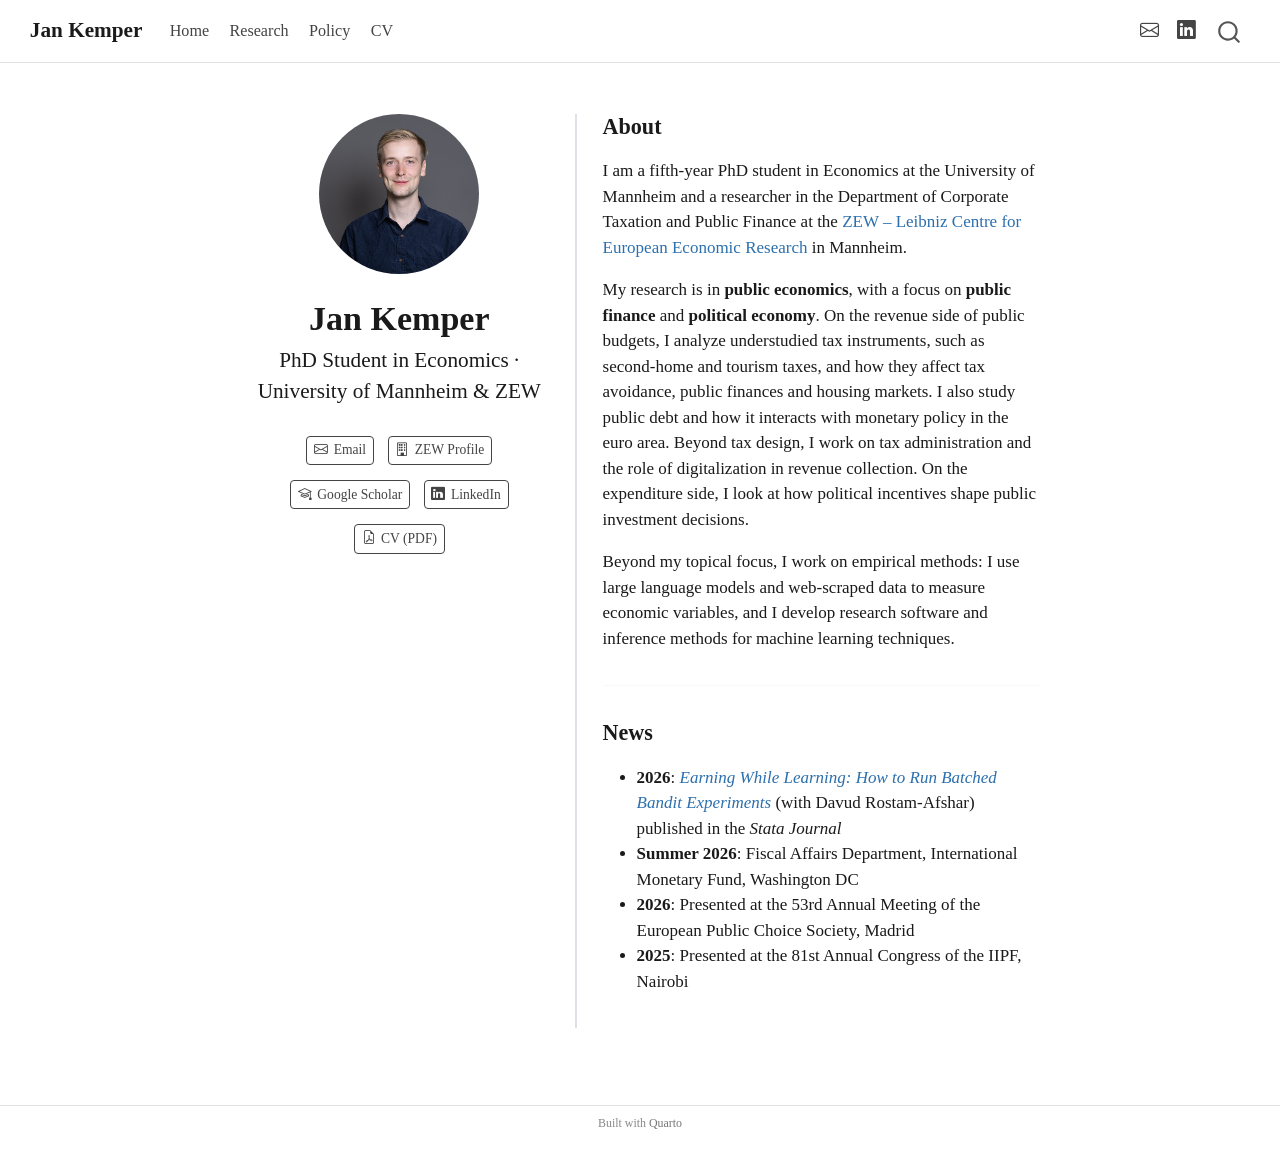
==== docs/index.html @ 7b536f88 "Add personal website Co-Authored-By: Claude Opus 5.5 <noreply@anthropic.com>" ====
<!DOCTYPE html>
<html xmlns="http://www.w3.org/1999/xhtml" lang="en" xml:lang="en"><head>

<meta charset="utf-8">
<meta name="generator" content="quarto-1.10.18">

<meta name="viewport" content="width=device-width, initial-scale=1.0, user-scalable=yes">


<title>Jan Kemper</title>
<style>
/* Default styles provided by pandoc.
** See https://pandoc.org/MANUAL.html#variables-for-html for config info.
*/
span.smallcaps{font-variant: small-caps;}
div.columns{display: flex; gap: 1.5em;}
div.column{flex: auto;}
@media screen {
div.columns{gap: min(4vw, 1.5em);}
div.column{overflow-x: auto;}
}
div.hanging-indent{margin-left: 1.5em; text-indent: -1.5em;}
ul.task-list{list-style: none;}
ul.task-list li input[type="checkbox"] {
  width: 0.8em;
  margin: 0 0.8em 0.2em -1em; /* quarto-specific, see https://github.com/quarto-dev/quarto-cli/issues/4556 */ 
  vertical-align: middle;
}
</style>


<script src="site_libs/quarto-nav/quarto-nav.js"></script>
<script src="site_libs/quarto-nav/headroom.min.js"></script>
<script src="site_libs/clipboard/clipboard.min.js"></script>
<script src="site_libs/quarto-search/autocomplete.umd.js"></script>
<script src="site_libs/quarto-search/fuse.min.js"></script>
<script src="site_libs/quarto-search/quarto-search.js"></script>
<meta name="quarto:offset" content="./">
<script src="site_libs/quarto-html/quarto.js" type="module"></script>
<script src="site_libs/quarto-html/tabsets/tabsets.js" type="module"></script>
<script src="site_libs/quarto-html/popper.min.js"></script>
<script src="site_libs/quarto-html/tippy.umd.min.js"></script>
<link href="site_libs/quarto-html/tippy.css" rel="stylesheet">
<link href="site_libs/quarto-html/quarto-syntax-highlighting-64a204ab8560d761af7679ceaba22944.css" rel="stylesheet" id="quarto-text-highlighting-styles">
<script src="site_libs/bootstrap/bootstrap.min.js"></script>
<link href="site_libs/bootstrap/bootstrap-icons.css" rel="stylesheet">
<link href="site_libs/bootstrap/bootstrap-172ba59bd5e0b52282274ba0c0cc16fc.min.css" rel="stylesheet" append-hash="true" id="quarto-bootstrap" data-mode="light">
<script id="quarto-search-options" type="application/json">{
  "location": "navbar",
  "copy-button": false,
  "collapse-after": 3,
  "panel-placement": "end",
  "type": "overlay",
  "limit": 50,
  "keyboard-shortcut": [
    "f",
    "/",
    "s"
  ],
  "show-item-context": false,
  "language": {
    "search-no-results-text": "No results",
    "search-matching-documents-text": "matching documents",
    "search-copy-link-title": "Copy link to search",
    "search-hide-matches-text": "Hide additional matches",
    "search-more-match-text": "more match in this document",
    "search-more-matches-text": "more matches in this document",
    "search-clear-button-title": "Clear",
    "search-text-placeholder": "",
    "search-detached-cancel-button-title": "Cancel",
    "search-submit-button-title": "Submit",
    "search-label": "Search"
  }
}</script>


<link rel="stylesheet" href="styles.css">
</head>

<body class="nav-fixed fullcontent quarto-light">

<div id="quarto-search-results"></div>
  <header id="quarto-header" class="headroom fixed-top">
    <nav class="navbar navbar-expand-lg " data-bs-theme="dark">
      <div class="navbar-container container-fluid">
      <div class="navbar-brand-container mx-auto">
    <a class="navbar-brand" href="./index.html">
    <span class="navbar-title">Jan Kemper</span>
    </a>
  </div>
            <div id="quarto-search" class="" title="Search"></div>
          <button class="navbar-toggler" type="button" data-bs-toggle="collapse" data-bs-target="#navbarCollapse" aria-controls="navbarCollapse" role="menu" aria-expanded="false" aria-label="Toggle navigation" onclick="if (window.quartoToggleHeadroom) { window.quartoToggleHeadroom(); }">
  <span class="navbar-toggler-icon"></span>
</button>
          <div class="collapse navbar-collapse" id="navbarCollapse">
            <ul class="navbar-nav navbar-nav-scroll me-auto">
  <li class="nav-item">
    <a class="nav-link active" href="./index.html" aria-current="page"> 
<span class="menu-text">Home</span></a>
  </li>  
  <li class="nav-item">
    <a class="nav-link" href="./publications.html"> 
<span class="menu-text">Research</span></a>
  </li>  
  <li class="nav-item">
    <a class="nav-link" href="./policy.html"> 
<span class="menu-text">Policy</span></a>
  </li>  
  <li class="nav-item">
    <a class="nav-link" href="./cv.html"> 
<span class="menu-text">CV</span></a>
  </li>  
</ul>
            <ul class="navbar-nav navbar-nav-scroll ms-auto">
  <li class="nav-item compact">
    <a class="nav-link" href="mailto:jkemper@uni-mannheim.de"> <i class="bi bi-envelope" role="img" aria-label="Email">
</i> 
<span class="menu-text"></span></a>
  </li>  
  <li class="nav-item compact">
    <a class="nav-link" href="https://www.linkedin.com/in/jan-kemper-0b89362aa"> <i class="bi bi-linkedin" role="img" aria-label="LinkedIn">
</i> 
<span class="menu-text"></span></a>
  </li>  
</ul>
          </div> <!-- /navcollapse -->
            <div class="quarto-navbar-tools">
</div>
      </div> <!-- /container-fluid -->
    </nav>
</header>
<!-- content -->
<div id="quarto-content" class="quarto-container page-columns page-rows-contents page-layout-article page-navbar">
<!-- sidebar -->
<!-- margin-sidebar -->
    
<!-- main -->
<div class="quarto-about-trestles">
  <div class="about-entity">
    <img src="assets/profile.jpg" class="about-image
  round " style="height: 160px; width: 160px;">
<header id="title-block-header" class="quarto-title-block default">
<div class="quarto-title">
<h1 class="title">Jan Kemper</h1>
<p class="subtitle lead">PhD Student in Economics · University of Mannheim &amp; ZEW</p>
</div>
<div class="quarto-title-meta">
  </div>
</header>
    <div class="about-links">
  <a href="mailto:jkemper@uni-mannheim.de" class="about-link" rel="" target="">
    <i class="bi bi-envelope"></i>
     <span class="about-link-text">Email</span>
  </a>
  <a href="https://www.zew.de/en/team/jkp" class="about-link" rel="" target="">
    <i class="bi bi-building"></i>
     <span class="about-link-text">ZEW Profile</span>
  </a>
  <a href="https://scholar.google.com/citations?user=DpCtKAIAAAAJ&amp;hl=en" class="about-link" rel="" target="">
    <i class="bi bi-mortarboard"></i>
     <span class="about-link-text">Google Scholar</span>
  </a>
  <a href="https://www.linkedin.com/in/jan-kemper-0b89362aa" class="about-link" rel="" target="">
    <i class="bi bi-linkedin"></i>
     <span class="about-link-text">LinkedIn</span>
  </a>
  <a href="/assets/cv.pdf" class="about-link" rel="" target="">
    <i class="bi bi-file-earmark-pdf"></i>
     <span class="about-link-text">CV (PDF)</span>
  </a>
</div>
  </div>
  <div class="about-contents"><main class="content" id="quarto-document-content">
<section id="about" class="level2">
<h2 data-anchor-id="about">About</h2>
<p>I am a fifth-year PhD student in Economics at the University of Mannheim and a researcher in the Department of Corporate Taxation and Public Finance at the <a href="https://www.zew.de/en">ZEW – Leibniz Centre for European Economic Research</a> in Mannheim.</p>
<p>My research is in <strong>public economics</strong>, with a focus on <strong>public finance</strong> and <strong>political economy</strong>. On the revenue side of public budgets, I analyze understudied tax instruments, such as second-home and tourism taxes, and how they affect tax avoidance, public finances and housing markets. I also study public debt and how it interacts with monetary policy in the euro area. Beyond tax design, I work on tax administration and the role of digitalization in revenue collection. On the expenditure side, I look at how political incentives shape public investment decisions.</p>
<p>Beyond my topical focus, I work on empirical methods: I use large language models and web-scraped data to measure economic variables, and I develop research software and inference methods for machine learning techniques.</p>
<hr>
</section>
<section id="news" class="level2">
<h2 data-anchor-id="news">News</h2>
<ul>
<li><strong>2026</strong>: <a href="https://journals.sagepub.com/doi/10.1177/1536867X261477558"><em>Earning While Learning: How to Run Batched Bandit Experiments</em></a> (with Davud Rostam-Afshar) published in the <em>Stata Journal</em></li>
<li><strong>Summer 2026</strong>: Fiscal Affairs Department, International Monetary Fund, Washington DC</li>
<li><strong>2026</strong>: Presented at the 53rd Annual Meeting of the European Public Choice Society, Madrid</li>
<li><strong>2025</strong>: Presented at the 81st Annual Congress of the IIPF, Nairobi</li>
</ul>


</section>
</main></div>
</div>
 <!-- /main -->
<script id="quarto-html-after-body" type="application/javascript">
  window.document.addEventListener("DOMContentLoaded", function (event) {
    const isCodeAnnotation = (el) => {
      for (const clz of el.classList) {
        if (clz.startsWith('code-annotation-')) {                     
          return true;
        }
      }
      return false;
    }
    const onCopySuccess = function(e) {
      // button target
      const button = e.trigger;
      // don't keep focus
      button.blur();
      // flash "checked"
      button.classList.add('code-copy-button-checked');
      var currentTitle = button.getAttribute("title");
      button.setAttribute("title", "Copied!");
      let tooltip;
      if (window.bootstrap) {
        button.setAttribute("data-bs-toggle", "tooltip");
        button.setAttribute("data-bs-placement", "left");
        button.setAttribute("data-bs-title", "Copied!");
        tooltip = new bootstrap.Tooltip(button, 
          { trigger: "manual", 
            customClass: "code-copy-button-tooltip",
            offset: [0, -8]});
        tooltip.show();    
      }
      setTimeout(function() {
        if (tooltip) {
          tooltip.hide();
          button.removeAttribute("data-bs-title");
          button.removeAttribute("data-bs-toggle");
          button.removeAttribute("data-bs-placement");
        }
        button.setAttribute("title", currentTitle);
        button.classList.remove('code-copy-button-checked');
      }, 1000);
      // clear code selection
      e.clearSelection();
    }
    const getTextToCopy = function(trigger) {
      const outerScaffold = trigger.parentElement.cloneNode(true);
      const codeEl = outerScaffold.querySelector('code');
      for (const childEl of codeEl.children) {
        if (isCodeAnnotation(childEl)) {
          childEl.remove();
        }
      }
      return codeEl.innerText;
    }
    const clipboard = new window.ClipboardJS('.code-copy-button:not([data-in-quarto-modal])', {
      text: getTextToCopy
    });
    clipboard.on('success', onCopySuccess);
    if (window.document.getElementById('quarto-embedded-source-code-modal')) {
      const clipboardModal = new window.ClipboardJS('.code-copy-button[data-in-quarto-modal]', {
        text: getTextToCopy,
        container: window.document.getElementById('quarto-embedded-source-code-modal')
      });
      clipboardModal.on('success', onCopySuccess);
    }
      var localhostRegex = new RegExp(/^(?:http|https):\/\/localhost\:?[0-9]*\//);
      var mailtoRegex = new RegExp(/^mailto:/);
        var filterRegex = new RegExp("https:\/\/kemper-jan\.github\.io");
      var isInternal = (href) => {
          return filterRegex.test(href) || localhostRegex.test(href) || mailtoRegex.test(href);
      }
      // Inspect non-navigation links and adorn them if external
     var links = window.document.querySelectorAll('a[href]:not(.nav-link):not(.navbar-brand):not(.toc-action):not(.sidebar-link):not(.sidebar-item-toggle):not(.pagination-link):not(.no-external):not([aria-hidden]):not(.dropdown-item):not(.quarto-navigation-tool):not(.about-link)');
      for (var i=0; i<links.length; i++) {
        const link = links[i];
        if (!isInternal(link.href)) {
          // undo the damage that might have been done by quarto-nav.js in the case of
          // links that we want to consider external
          if (link.dataset.originalHref !== undefined) {
            link.href = link.dataset.originalHref;
          }
            // target, if specified
            link.setAttribute("target", "_blank");
            if (link.getAttribute("rel") === null) {
              link.setAttribute("rel", "noopener");
            }
        }
      }
    function tippyHover(el, contentFn, onTriggerFn, onUntriggerFn) {
      const config = {
        allowHTML: true,
        maxWidth: 500,
        delay: 100,
        arrow: false,
        appendTo: function(el) {
            return el.parentElement;
        },
        interactive: true,
        interactiveBorder: 10,
        theme: 'quarto',
        placement: 'bottom-start',
      };
      if (contentFn) {
        config.content = contentFn;
      }
      if (onTriggerFn) {
        config.onTrigger = onTriggerFn;
      }
      if (onUntriggerFn) {
        config.onUntrigger = onUntriggerFn;
      }
      window.tippy(el, config); 
    }
    const noterefs = window.document.querySelectorAll('a[role="doc-noteref"]');
    for (var i=0; i<noterefs.length; i++) {
      const ref = noterefs[i];
      tippyHover(ref, function() {
        // use id or data attribute instead here
        let href = ref.getAttribute('data-footnote-href') || ref.getAttribute('href');
        try { href = new URL(href).hash; } catch {}
        const id = href.replace(/^#\/?/, "");
        const note = window.document.getElementById(id);
        if (note) {
          return note.innerHTML;
        } else {
          return "";
        }
      });
    }
    const xrefs = window.document.querySelectorAll('a.quarto-xref');
    const processXRef = (id, note) => {
      // Strip column container classes
      const stripColumnClz = (el) => {
        el.classList.remove("page-full", "page-columns");
        if (el.children) {
          for (const child of el.children) {
            stripColumnClz(child);
          }
        }
      }
      stripColumnClz(note)
      if (id === null || id.startsWith('sec-')) {
        // Special case sections, only their first couple elements
        const container = document.createElement("div");
        if (note.children && note.children.length > 2) {
          container.appendChild(note.children[0].cloneNode(true));
          for (let i = 1; i < note.children.length; i++) {
            const child = note.children[i];
            if (child.tagName === "P" && child.innerText === "") {
              continue;
            } else {
              container.appendChild(child.cloneNode(true));
              break;
            }
          }
          if (window.Quarto?.typesetMath) {
            window.Quarto.typesetMath(container);
          }
          return container.innerHTML
        } else {
          if (window.Quarto?.typesetMath) {
            window.Quarto.typesetMath(note);
          }
          return note.innerHTML;
        }
      } else {
        // Remove any anchor links if they are present
        const anchorLink = note.querySelector('a.anchorjs-link');
        if (anchorLink) {
          anchorLink.remove();
        }
        if (window.Quarto?.typesetMath) {
          window.Quarto.typesetMath(note);
        }
        if (note.classList.contains("callout")) {
          return note.outerHTML;
        } else {
          return note.innerHTML;
        }
      }
    }
    for (var i=0; i<xrefs.length; i++) {
      const xref = xrefs[i];
      tippyHover(xref, undefined, function(instance) {
        instance.disable();
        let url = xref.getAttribute('href');
        let hash = undefined; 
        if (url.startsWith('#')) {
          hash = url;
        } else {
          try { hash = new URL(url).hash; } catch {}
        }
        if (hash) {
          const id = hash.replace(/^#\/?/, "");
          const note = window.document.getElementById(id);
          if (note !== null) {
            try {
              const html = processXRef(id, note.cloneNode(true));
              instance.setContent(html);
            } finally {
              instance.enable();
              instance.show();
            }
          } else {
            // See if we can fetch this
            fetch(url.split('#')[0])
            .then(res => res.text())
            .then(html => {
              const parser = new DOMParser();
              const htmlDoc = parser.parseFromString(html, "text/html");
              const note = htmlDoc.getElementById(id);
              if (note !== null) {
                const html = processXRef(id, note);
                instance.setContent(html);
              } 
            }).finally(() => {
              instance.enable();
              instance.show();
            });
          }
        } else {
          // See if we can fetch a full url (with no hash to target)
          // This is a special case and we should probably do some content thinning / targeting
          fetch(url)
          .then(res => res.text())
          .then(html => {
            const parser = new DOMParser();
            const htmlDoc = parser.parseFromString(html, "text/html");
            const note = htmlDoc.querySelector('main.content');
            if (note !== null) {
              // This should only happen for chapter cross references
              // (since there is no id in the URL)
              // remove the first header
              if (note.children.length > 0 && note.children[0].tagName === "HEADER") {
                note.children[0].remove();
              }
              const html = processXRef(null, note);
              instance.setContent(html);
            } 
          }).finally(() => {
            instance.enable();
            instance.show();
          });
        }
      }, function(instance) {
      });
    }
        let selectedAnnoteEl;
        const selectorForAnnotation = ( cell, annotation) => {
          let cellAttr = 'data-code-cell="' + cell + '"';
          let lineAttr = 'data-code-annotation="' +  annotation + '"';
          const selector = 'span[' + cellAttr + '][' + lineAttr + ']';
          return selector;
        }
        const selectCodeLines = (annoteEl) => {
          const doc = window.document;
          const targetCell = annoteEl.getAttribute("data-target-cell");
          const targetAnnotation = annoteEl.getAttribute("data-target-annotation");
          const annoteSpan = window.document.querySelector(selectorForAnnotation(targetCell, targetAnnotation));
          const lines = annoteSpan.getAttribute("data-code-lines").split(",");
          const lineIds = lines.map((line) => {
            return targetCell + "-" + line;
          })
          let top = null;
          let height = null;
          let parent = null;
          if (lineIds.length > 0) {
              //compute the position of the single el (top and bottom and make a div)
              const el = window.document.getElementById(lineIds[0]);
              top = el.offsetTop;
              height = el.offsetHeight;
              parent = el.parentElement.parentElement;
            if (lineIds.length > 1) {
              const lastEl = window.document.getElementById(lineIds[lineIds.length - 1]);
              const bottom = lastEl.offsetTop + lastEl.offsetHeight;
              height = bottom - top;
            }
            if (top !== null && height !== null && parent !== null) {
              // cook up a div (if necessary) and position it 
              let div = window.document.getElementById("code-annotation-line-highlight");
              if (div === null) {
                div = window.document.createElement("div");
                div.setAttribute("id", "code-annotation-line-highlight");
                div.style.position = 'absolute';
                parent.appendChild(div);
              }
              div.style.top = top - 2 + "px";
              div.style.height = height + 4 + "px";
              div.style.left = 0;
              let gutterDiv = window.document.getElementById("code-annotation-line-highlight-gutter");
              if (gutterDiv === null) {
                gutterDiv = window.document.createElement("div");
                gutterDiv.setAttribute("id", "code-annotation-line-highlight-gutter");
                gutterDiv.style.position = 'absolute';
                const codeCell = window.document.getElementById(targetCell);
                const gutter = codeCell.querySelector('.code-annotation-gutter');
                gutter.appendChild(gutterDiv);
              }
              gutterDiv.style.top = top - 2 + "px";
              gutterDiv.style.height = height + 4 + "px";
            }
            selectedAnnoteEl = annoteEl;
          }
        };
        const unselectCodeLines = () => {
          const elementsIds = ["code-annotation-line-highlight", "code-annotation-line-highlight-gutter"];
          elementsIds.forEach((elId) => {
            const div = window.document.getElementById(elId);
            if (div) {
              div.remove();
            }
          });
          selectedAnnoteEl = undefined;
        };
          // Handle positioning of the toggle
      window.addEventListener(
        "resize",
        throttle(() => {
          elRect = undefined;
          if (selectedAnnoteEl) {
            selectCodeLines(selectedAnnoteEl);
          }
        }, 10)
      );
      function throttle(fn, ms) {
      let throttle = false;
      let timer;
        return (...args) => {
          if(!throttle) { // first call gets through
              fn.apply(this, args);
              throttle = true;
          } else { // all the others get throttled
              if(timer) clearTimeout(timer); // cancel #2
              timer = setTimeout(() => {
                fn.apply(this, args);
                timer = throttle = false;
              }, ms);
          }
        };
      }
        // Attach click handler to the DT
        const annoteDls = window.document.querySelectorAll('dt[data-target-cell]');
        for (const annoteDlNode of annoteDls) {
          annoteDlNode.addEventListener('click', (event) => {
            const clickedEl = event.target;
            if (clickedEl !== selectedAnnoteEl) {
              unselectCodeLines();
              const activeEl = window.document.querySelector('dt[data-target-cell].code-annotation-active');
              if (activeEl) {
                activeEl.classList.remove('code-annotation-active');
              }
              selectCodeLines(clickedEl);
              clickedEl.classList.add('code-annotation-active');
            } else {
              // Unselect the line
              unselectCodeLines();
              clickedEl.classList.remove('code-annotation-active');
            }
          });
        }
    const findCites = (el) => {
      const parentEl = el.parentElement;
      if (parentEl) {
        const cites = parentEl.dataset.cites;
        if (cites) {
          return {
            el,
            cites: cites.split(' ')
          };
        } else {
          return findCites(el.parentElement)
        }
      } else {
        return undefined;
      }
    };
    var bibliorefs = window.document.querySelectorAll('a[role="doc-biblioref"]');
    for (var i=0; i<bibliorefs.length; i++) {
      const ref = bibliorefs[i];
      const citeInfo = findCites(ref);
      if (citeInfo) {
        tippyHover(citeInfo.el, function() {
          var popup = window.document.createElement('div');
          citeInfo.cites.forEach(function(cite) {
            var citeDiv = window.document.createElement('div');
            citeDiv.classList.add('hanging-indent');
            citeDiv.classList.add('csl-entry');
            var biblioDiv = window.document.getElementById('ref-' + cite);
            if (biblioDiv) {
              citeDiv.innerHTML = biblioDiv.innerHTML;
            }
            popup.appendChild(citeDiv);
          });
          return popup.innerHTML;
        });
      }
    }
  });
  </script>
</div> <!-- /content -->
<footer class="footer">
  <div class="nav-footer">
    <div class="nav-footer-left">
      &nbsp;
    </div>   
    <div class="nav-footer-center">
<p>Built with <a href="https://quarto.org">Quarto</a></p>
</div>
    <div class="nav-footer-right">
      &nbsp;
    </div>
  </div>
</footer>




</body></html>
---- docs/site_libs/quarto-html/tippy.css ----
.tippy-box[data-animation=fade][data-state=hidden]{opacity:0}[data-tippy-root]{max-width:calc(100vw - 10px)}.tippy-box{position:relative;background-color:#333;color:#fff;border-radius:4px;font-size:14px;line-height:1.4;white-space:normal;outline:0;transition-property:transform,visibility,opacity}.tippy-box[data-placement^=top]>.tippy-arrow{bottom:0}.tippy-box[data-placement^=top]>.tippy-arrow:before{bottom:-7px;left:0;border-width:8px 8px 0;border-top-color:initial;transform-origin:center top}.tippy-box[data-placement^=bottom]>.tippy-arrow{top:0}.tippy-box[data-placement^=bottom]>.tippy-arrow:before{top:-7px;left:0;border-width:0 8px 8px;border-bottom-color:initial;transform-origin:center bottom}.tippy-box[data-placement^=left]>.tippy-arrow{right:0}.tippy-box[data-placement^=left]>.tippy-arrow:before{border-width:8px 0 8px 8px;border-left-color:initial;right:-7px;transform-origin:center left}.tippy-box[data-placement^=right]>.tippy-arrow{left:0}.tippy-box[data-placement^=right]>.tippy-arrow:before{left:-7px;border-width:8px 8px 8px 0;border-right-color:initial;transform-origin:center right}.tippy-box[data-inertia][data-state=visible]{transition-timing-function:cubic-bezier(.54,1.5,.38,1.11)}.tippy-arrow{width:16px;height:16px;color:#333}.tippy-arrow:before{content:"";position:absolute;border-color:transparent;border-style:solid}.tippy-content{position:relative;padding:5px 9px;z-index:1}
---- docs/site_libs/quarto-html/quarto-syntax-highlighting-64a204ab8560d761af7679ceaba22944.css ----
/* quarto syntax highlight colors */
:root {
  --quarto-hl-ot-color: #003B4F;
  --quarto-hl-at-color: #657422;
  --quarto-hl-ss-color: #20794D;
  --quarto-hl-an-color: #5E5E5E;
  --quarto-hl-fu-color: #4758AB;
  --quarto-hl-st-color: #20794D;
  --quarto-hl-cf-color: #003B4F;
  --quarto-hl-op-color: #5E5E5E;
  --quarto-hl-er-color: #AD0000;
  --quarto-hl-bn-color: #AD0000;
  --quarto-hl-al-color: #AD0000;
  --quarto-hl-va-color: #111111;
  --quarto-hl-bu-color: inherit;
  --quarto-hl-ex-color: inherit;
  --quarto-hl-pp-color: #AD0000;
  --quarto-hl-in-color: #5E5E5E;
  --quarto-hl-vs-color: #20794D;
  --quarto-hl-wa-color: #5E5E5E;
  --quarto-hl-do-color: #5E5E5E;
  --quarto-hl-im-color: #00769E;
  --quarto-hl-ch-color: #20794D;
  --quarto-hl-dt-color: #AD0000;
  --quarto-hl-fl-color: #AD0000;
  --quarto-hl-co-color: #5E5E5E;
  --quarto-hl-cv-color: #5E5E5E;
  --quarto-hl-cn-color: #8f5902;
  --quarto-hl-sc-color: #5E5E5E;
  --quarto-hl-dv-color: #AD0000;
  --quarto-hl-kw-color: #003B4F;
}

/* other quarto variables */
:root {
  --quarto-font-monospace: SFMono-Regular, Menlo, Monaco, Consolas, "Liberation Mono", "Courier New", monospace;
}

/* syntax highlight based on Pandoc's rules */
pre > code.sourceCode > span {
  color: #003B4F;
}

code.sourceCode > span {
  color: #003B4F;
}

div.sourceCode,
div.sourceCode pre.sourceCode {
  color: #003B4F;
}

/* Normal */
code span {
  color: #003B4F;
}

/* Alert */
code span.al {
  color: #AD0000;
  font-style: inherit;
}

/* Annotation */
code span.an {
  color: #5E5E5E;
  font-style: inherit;
}

/* Attribute */
code span.at {
  color: #657422;
  font-style: inherit;
}

/* BaseN */
code span.bn {
  color: #AD0000;
  font-style: inherit;
}

/* BuiltIn */
code span.bu {
  font-style: inherit;
}

/* ControlFlow */
code span.cf {
  color: #003B4F;
  font-weight: bold;
  font-style: inherit;
}

/* Char */
code span.ch {
  color: #20794D;
  font-style: inherit;
}

/* Constant */
code span.cn {
  color: #8f5902;
  font-style: inherit;
}

/* Comment */
code span.co {
  color: #5E5E5E;
  font-style: inherit;
}

/* CommentVar */
code span.cv {
  color: #5E5E5E;
  font-style: italic;
}

/* Documentation */
code span.do {
  color: #5E5E5E;
  font-style: italic;
}

/* DataType */
code span.dt {
  color: #AD0000;
  font-style: inherit;
}

/* DecVal */
code span.dv {
  color: #AD0000;
  font-style: inherit;
}

/* Error */
code span.er {
  color: #AD0000;
  font-style: inherit;
}

/* Extension */
code span.ex {
  font-style: inherit;
}

/* Float */
code span.fl {
  color: #AD0000;
  font-style: inherit;
}

/* Function */
code span.fu {
  color: #4758AB;
  font-style: inherit;
}

/* Import */
code span.im {
  color: #00769E;
  font-style: inherit;
}

/* Information */
code span.in {
  color: #5E5E5E;
  font-style: inherit;
}

/* Keyword */
code span.kw {
  color: #003B4F;
  font-weight: bold;
  font-style: inherit;
}

/* Operator */
code span.op {
  color: #5E5E5E;
  font-style: inherit;
}

/* Other */
code span.ot {
  color: #003B4F;
  font-style: inherit;
}

/* Preprocessor */
code span.pp {
  color: #AD0000;
  font-style: inherit;
}

/* SpecialChar */
code span.sc {
  color: #5E5E5E;
  font-style: inherit;
}

/* SpecialString */
code span.ss {
  color: #20794D;
  font-style: inherit;
}

/* String */
code span.st {
  color: #20794D;
  font-style: inherit;
}

/* Variable */
code span.va {
  color: #111111;
  font-style: inherit;
}

/* VerbatimString */
code span.vs {
  color: #20794D;
  font-style: inherit;
}

/* Warning */
code span.wa {
  color: #5E5E5E;
  font-style: italic;
}

.prevent-inlining {
  content: "</";
}

/*# sourceMappingURL=9d8d5bb603a83b8298b89080a598c93b.css.map */
---- docs/styles.css ----
/* ── Typography ── */
body {
  font-family: Georgia, "Times New Roman", serif;
  font-size: 1rem;
  color: #1a1a1a;
}

/* ── Narrow centered layout ── */
.page-columns .column-body,
.quarto-about-trestles .about-contents {
  max-width: 860px;
}

/* ── Navbar ── */
.navbar {
  border-bottom: 1px solid #e0e0e0;
  background-color: #fff !important;
}

.navbar-brand {
  font-weight: 600;
  font-family: Georgia, serif;
  color: #1a1a1a !important;
}

.navbar .nav-link {
  color: #444 !important;
  font-size: 0.95rem;
}

.navbar .nav-link:hover {
  color: #000 !important;
}

/* ── Links ── */
a {
  color: #2c6fad;
  text-decoration: none;
}

a:hover {
  text-decoration: underline;
}

/* ── About page (trestles template) ── */
.quarto-about-trestles .about-entity {
  border-right: 1px solid #e0e0e0;
  padding-right: 2rem;
}

.about-link {
  font-size: 0.9rem;
  color: #444 !important;
}

/* ── Headings ── */
h2 {
  font-size: 1.3rem;
  font-weight: 600;
  margin-top: 2rem;
  margin-bottom: 0.75rem;
  padding-bottom: 0.3rem;
  border-bottom: 1px solid #e0e0e0;
}

/* ── Footer ── */
.nav-footer {
  border-top: 1px solid #e0e0e0;
  font-size: 0.85rem;
  color: #888;
}

/* ── Callout (abstract toggle) ── */
.callout {
  border-left-color: #2c6fad;
  font-size: 0.9rem;
}

/* ── Horizontal rule ── */
hr {
  border-top: 1px solid #e8e8e8;
  margin: 2rem 0;
}

/* ── Policy page figures ── */
.policy-figure img,
img.policy-figure {
  max-width: 100%;
  border: 1px solid #e8e8e8;
  border-radius: 4px;
  padding: 0.5rem;
  background: #fff;
}
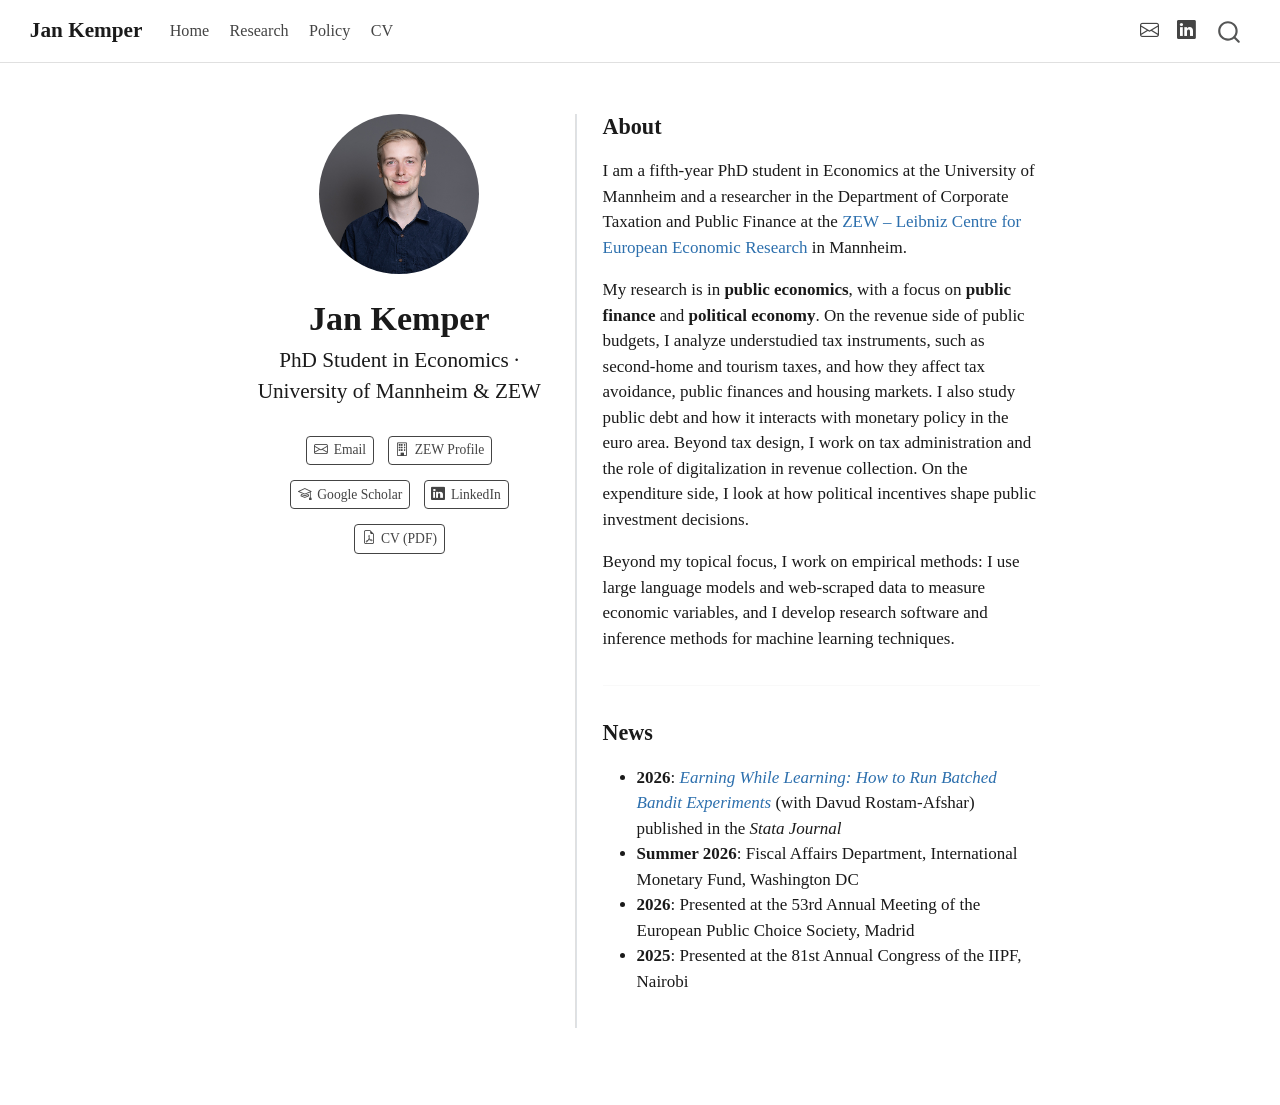
==== commit b75a4b1e: "Remove 'Built with Quarto' footer Co-Authored-By: Claude Opus 5.5 <noreply@anthropic.com>" ====
--- a/docs/index.html
+++ b/docs/index.html
@@ -591,19 +591,6 @@
   });
   </script>
 </div> <!-- /content -->
-<footer class="footer">
-  <div class="nav-footer">
-    <div class="nav-footer-left">
-      &nbsp;
-    </div>   
-    <div class="nav-footer-center">
-<p>Built with <a href="https://quarto.org">Quarto</a></p>
-</div>
-    <div class="nav-footer-right">
-      &nbsp;
-    </div>
-  </div>
-</footer>
 
 
 
